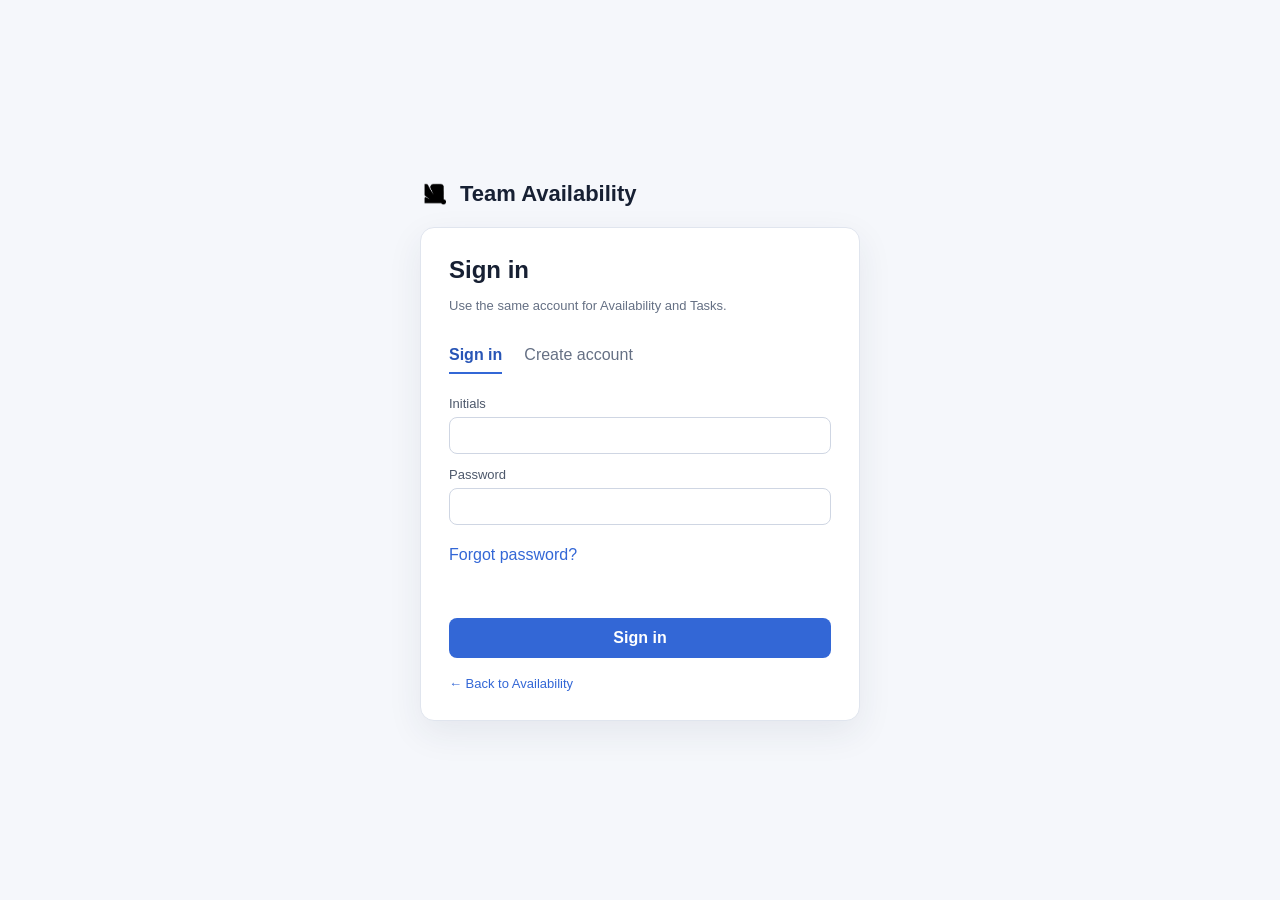
==== templates/auth.html @ c8e4e1c1 "Add dedicated shared authentication page" ====
<!DOCTYPE html>
<html lang="en">
<head>
    <meta charset="UTF-8">
    <meta name="viewport" content="width=device-width, initial-scale=1">
    <title>Sign in | Kenwer Drones</title>
    <link rel="icon" href="/static/icon.png">
    <style>
        :root { color-scheme: light; font-family: Arial, sans-serif; color: #172033; background: #f5f7fb; }
        * { box-sizing: border-box; }
        body { min-height: 100vh; margin: 0; display: grid; place-items: center; padding: 24px; }
        .auth-shell { width: min(440px, 100%); }
        .brand { display: flex; align-items: center; gap: 10px; margin-bottom: 18px; font-size: 22px; font-weight: 700; }
        .brand img { width: 30px; height: 30px; }
        .card { background: #fff; border: 1px solid #e0e5ee; border-radius: 14px; padding: 28px; box-shadow: 0 12px 35px rgba(32, 48, 80, .08); }
        h1 { margin: 0 0 6px; font-size: 24px; }
        .muted { color: #657084; font-size: 13px; line-height: 1.45; }
        .tabs { display: flex; gap: 8px; margin: 22px 0; }
        button, input, select { font: inherit; }
        button { cursor: pointer; }
        .tab, .link-button { border: 0; background: transparent; color: #3367d6; padding: 8px 0; }
        .tab { border-bottom: 2px solid transparent; margin-right: 14px; color: #657084; }
        .tab.active { color: #2855b6; border-color: #3367d6; font-weight: 700; }
        label { display: block; margin: 13px 0; color: #4d586b; font-size: 13px; }
        input, select { display: block; width: 100%; margin-top: 6px; padding: 10px 11px; border: 1px solid #cfd6e3; border-radius: 8px; color: #172033; background: #fff; }
        input:focus, select:focus { outline: 2px solid #b8cdf8; border-color: #3367d6; }
        .primary { width: 100%; margin-top: 14px; padding: 11px; border: 0; border-radius: 8px; background: #3367d6; color: #fff; font-weight: 700; }
        .primary:hover { background: #2855b6; }
        .secondary { width: 100%; margin-top: 10px; padding: 10px; border: 1px solid #cfd6e3; border-radius: 8px; background: #fff; color: #39465d; }
        .error { min-height: 20px; margin: 12px 0 0; color: #b42318; font-size: 13px; }
        .success { color: #176b3a; }
        .question { padding: 10px 12px; border-radius: 8px; background: #f1f5ff; color: #294a91; font-size: 13px; }
        .back { display: inline-block; margin-top: 18px; color: #3367d6; text-decoration: none; font-size: 13px; }
        [hidden] { display: none !important; }
    </style>
</head>
<body>
    <main class="auth-shell">
        <div class="brand"><img src="/static/icon.png" alt="">Team Availability</div>
        <section class="card">
            <h1 id="title">Sign in</h1>
            <p class="muted" id="subtitle">Use the same account for Availability and Tasks.</p>
            <div class="tabs" role="tablist" aria-label="Account action">
                <button class="tab active" id="login-tab" type="button">Sign in</button>
                <button class="tab" id="signup-tab" type="button">Create account</button>
            </div>
            <form id="auth-form">
                <div id="signup-fields" hidden>
                    <label>Your name<input id="name" maxlength="60" autocomplete="name"></label>
                </div>
                <label>Initials<input id="initials" required pattern="[A-Za-z]{2,3}" minlength="2" maxlength="3" autocomplete="username"></label>
                <label id="password-label">Password<input id="password" required type="password" maxlength="256" autocomplete="current-password"></label>
                <div id="signup-recovery" hidden>
                    <p class="question">What is your nickname?</p>
                    <label>Nickname answer<input id="security-answer" maxlength="256" autocomplete="off"></label>
                    <label>Your timezone<select id="timezone"></select></label>
                </div>
                <div id="reset-fields" hidden>
                    <p class="question" id="recovery-question"></p>
                    <label>Nickname answer<input id="reset-answer" maxlength="256" autocomplete="off"></label>
                    <label>New password<input id="new-password" type="password" minlength="10" maxlength="256" autocomplete="new-password"></label>
                </div>
                <button class="link-button" id="forgot" type="button">Forgot password?</button>
                <p class="error" id="message" role="alert"></p>
                <button class="primary" id="submit" type="submit">Sign in</button>
                <button class="secondary" id="cancel-recovery" type="button" hidden>Back to sign in</button>
            </form>
            <a class="back" href="/">← Back to Availability</a>
        </section>
    </main>
    <script src="/static/auth.js" defer></script>
</body>
</html>
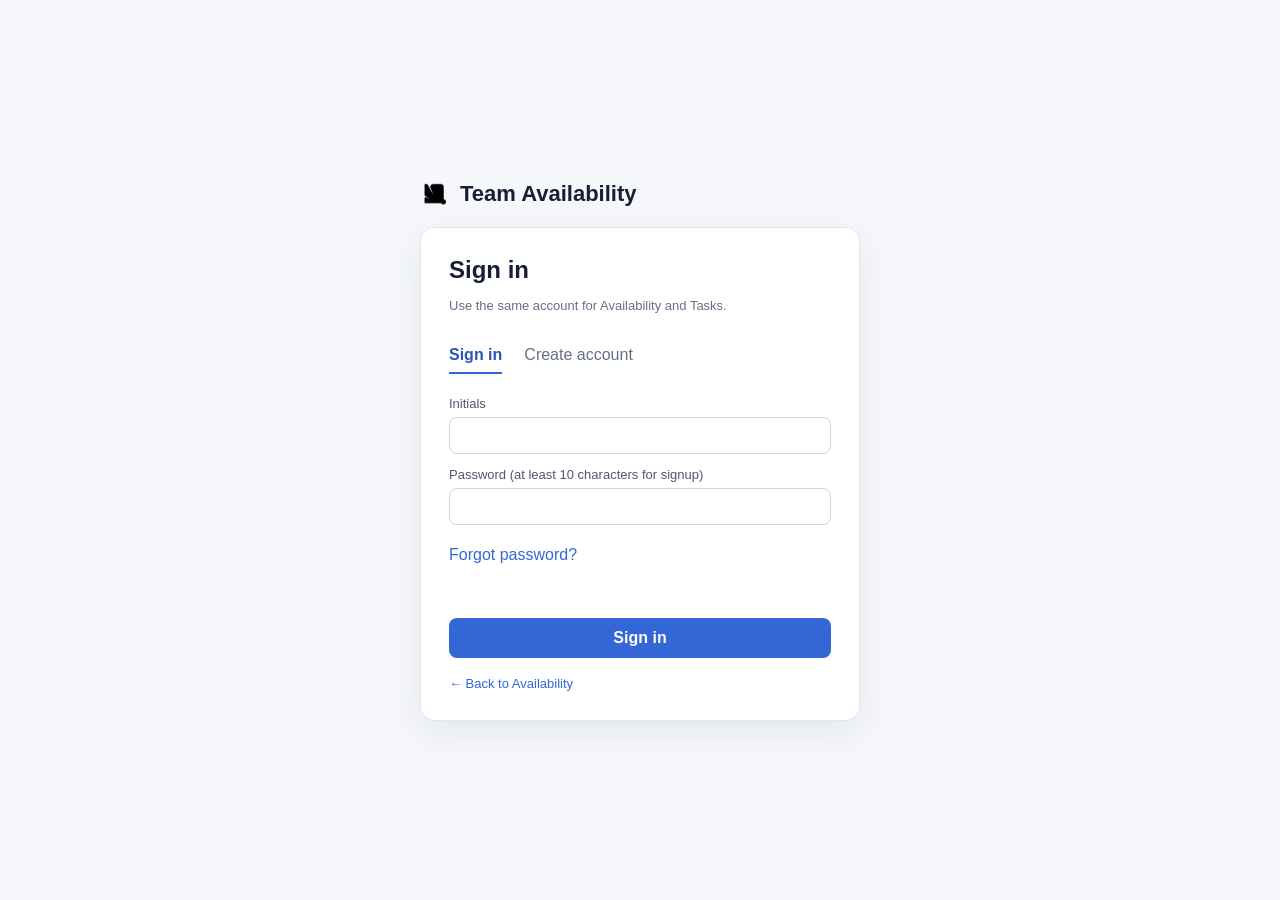
==== commit 4167809f: "Fix account lifecycle, remove conflicting auth forms, and verify browser flows Validate signup field" ====
--- a/templates/auth.html
+++ b/templates/auth.html
@@ -49,7 +49,7 @@
                     <label>Your name<input id="name" maxlength="60" autocomplete="name"></label>
                 </div>
                 <label>Initials<input id="initials" required pattern="[A-Za-z]{2,3}" minlength="2" maxlength="3" autocomplete="username"></label>
-                <label id="password-label">Password<input id="password" required type="password" maxlength="256" autocomplete="current-password"></label>
+                <label id="password-label">Password (at least 10 characters for signup)<input id="password" required type="password" maxlength="256" autocomplete="current-password"></label>
                 <div id="signup-recovery" hidden>
                     <p class="question">What is your nickname?</p>
                     <label>Nickname answer<input id="security-answer" maxlength="256" autocomplete="off"></label>
